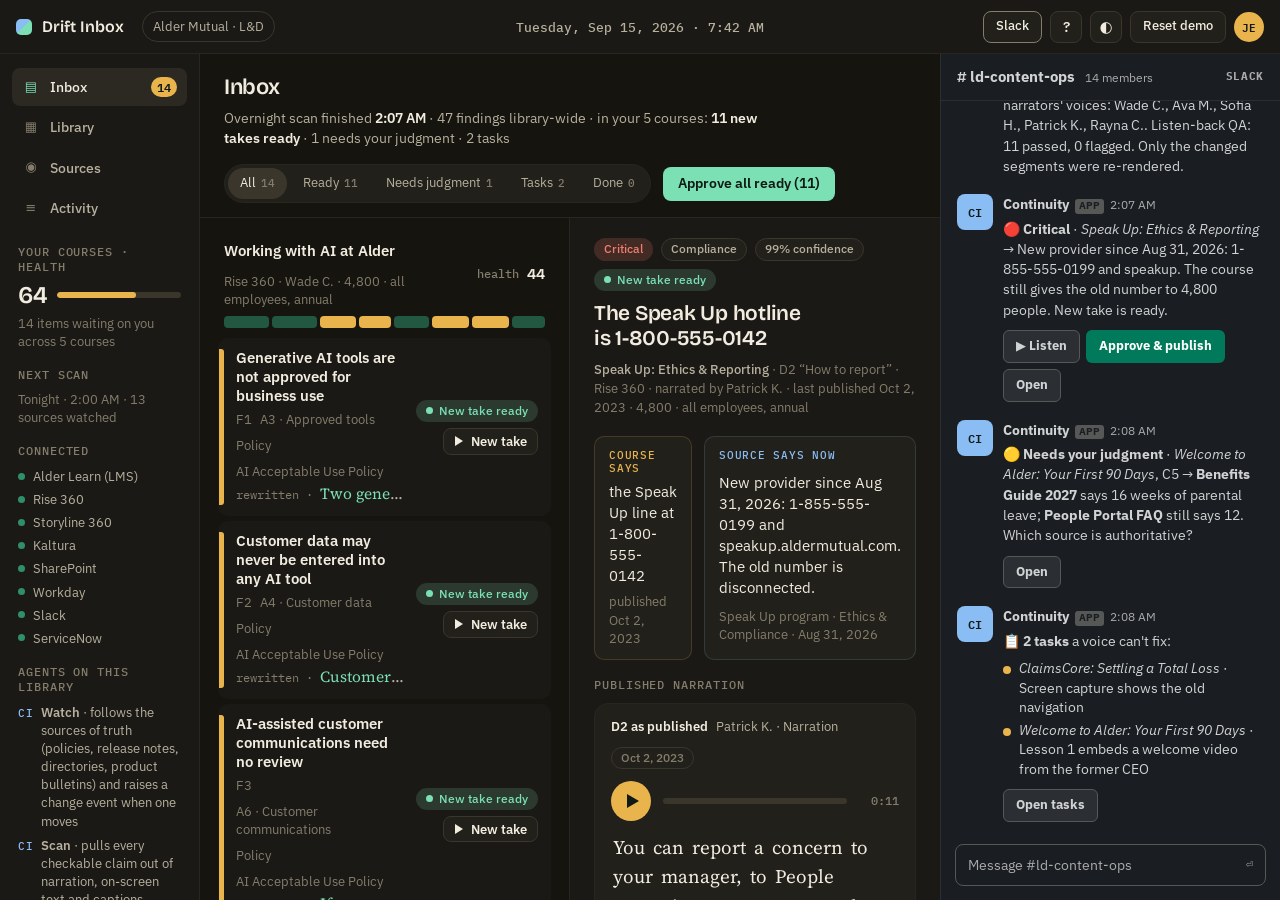
==== docs/index.html @ 69b1c235 "Self-Updating Curriculum: Drift Inbox demo for TechLearn 2026 Product-style demo of AI agents that f" ====
<!doctype html>
<html lang="en">
<head>
<meta charset="utf-8">
<meta name="viewport" content="width=device-width, initial-scale=1">
<title>Self-Updating Curriculum</title>
<meta name="description" content="Drift Inbox: a working demo of AI agents that find outdated claims in a training library and re-voice the fixes with WellSaid. TechLearn 2026.">
<link rel="preconnect" href="https://fonts.googleapis.com">
<link rel="preconnect" href="https://fonts.gstatic.com" crossorigin>
<link rel="stylesheet" href="https://fonts.googleapis.com/css2?family=Bricolage+Grotesque:opsz,wght@12..96,400..800&family=IBM+Plex+Sans:wght@400;500;600&family=IBM+Plex+Mono:wght@400;500&family=Source+Serif+4:ital,opsz,wght@0,8..60,400;0,8..60,600;1,8..60,400&display=swap">
<style>
/* ── Drift Inbox · product-style stage demo (WellSaid × Continuity Intelligence) ── */
:root{
  --bg:#15140F; --bg-2:#1B1915; --bg-3:#22201A; --bg-4:#2C2922; --bg-5:#3A362C;
  --line:#3A362B; --line-2:#292620;
  --ink:#F1ECDF; --ink-2:#B7B09E; --ink-3:#847D6C;
  --mint:#7BE0B4; --mint-2:#2F8F6A; --mint-ink:#0F1A15; --mint-dim:rgba(123,224,180,.16);
  --sky:#8BBDF5; --sky-2:#3D7CC9; --sky-dim:rgba(139,189,245,.16);
  --crit:#F27C6E; --serious:#E9B44C; --warn:#CFC08E;
  --crit-dim:rgba(242,124,110,.18); --serious-dim:rgba(233,180,76,.18); --warn-dim:rgba(207,192,142,.16);
  --violet:#C4A8F5; --rose:#F0A3C1; --amber:#E9B44C;
  --focus:#FFD37A; --shadow:0 12px 32px rgba(0,0,0,.38);
  --mock-bg:#10141C; --mock-side:#171C27; --mock-ink:#DCE3EE; --mock-line:#2A3140; --mock-hi:rgba(139,189,245,.22);
  --sl-bg:#1A1D21; --sl-head:#1A1D21; --sl-line:#2B2F33; --sl-ink:#D1D2D3; --sl-ink-2:#ABABAD; --sl-link:#1D9BD1; --sl-btn:#2B2F33; --sl-btn-line:#565856; --sl-primary:#007A5A; --sl-hover:#222529;
  --r:10px; --r-lg:14px; --topbar:54px; --side:236px; --slackw:384px;
  --font-display:"Bricolage Grotesque","Avenir Next",system-ui,sans-serif;
  --font-body:"IBM Plex Sans",system-ui,-apple-system,"Segoe UI",sans-serif;
  --font-mono:"IBM Plex Mono",ui-monospace,Menlo,Consolas,monospace;
  --font-script:"Source Serif 4",Georgia,"Times New Roman",serif;
  color-scheme:dark;
}
:root[data-theme="light"]{
  --bg:#F4F2EC; --bg-2:#FFFFFF; --bg-3:#F7F5EF; --bg-4:#E9E5DA; --bg-5:#D8D2C2;
  --line:#D6D0BF; --line-2:#E7E2D6;
  --ink:#1B1A14; --ink-2:#5A5547; --ink-3:#8A8472;
  --mint:#1E7E5A; --mint-2:#2F8F6A; --mint-ink:#FFFFFF; --mint-dim:rgba(30,126,90,.13);
  --sky:#2A6DB5; --sky-2:#3D7CC9; --sky-dim:rgba(42,109,181,.12);
  --crit:#C2402F; --serious:#A86A00; --warn:#7E6E22;
  --crit-dim:rgba(194,64,47,.12); --serious-dim:rgba(168,106,0,.13); --warn-dim:rgba(126,110,34,.12);
  --violet:#6E4BB8; --rose:#B8386E; --amber:#A86A00;
  --focus:#8A5A00; --shadow:0 12px 32px rgba(40,30,10,.12);
  --mock-bg:#F3F6FB; --mock-side:#E7ECF4; --mock-ink:#1E2733; --mock-line:#CBD4E1; --mock-hi:rgba(42,109,181,.16);
  --sl-bg:#FFFFFF; --sl-head:#FFFFFF; --sl-line:#E2E2E2; --sl-ink:#1D1C1D; --sl-ink-2:#616061; --sl-link:#1264A3; --sl-btn:#FFFFFF; --sl-btn-line:#BBBABB; --sl-primary:#007A5A; --sl-hover:#F8F8F8;
  color-scheme:light;
}
*,*::before,*::after{box-sizing:border-box}
html,body{height:100%}
body{margin:0;background:var(--bg);color:var(--ink);font:400 15px/1.45 var(--font-body);-webkit-font-smoothing:antialiased;overflow:hidden}
h1,h2,h3,h4{margin:0;font-family:var(--font-display);font-weight:600;letter-spacing:-.012em;text-wrap:balance}
p{margin:0}
button{font:inherit;color:inherit}
ol,ul{margin:0;padding:0;list-style:none}
b{font-weight:600}
.num{font-variant-numeric:tabular-nums}
.eyebrow,.side-label,.dt-label{font:500 11.5px/1.3 var(--font-mono);letter-spacing:.08em;text-transform:uppercase;color:var(--ink-3)}
:focus-visible{outline:2px solid var(--focus);outline-offset:2px;border-radius:6px}
[hidden]{display:none!important}
::-webkit-scrollbar{width:10px;height:10px}::-webkit-scrollbar-thumb{background:var(--bg-5);border-radius:5px}::-webkit-scrollbar-track{background:transparent}

/* app frame */
.app{display:grid;grid-template-columns:var(--side) minmax(0,1fr) var(--slackw);grid-template-rows:var(--topbar) minmax(0,1fr);height:100vh;height:100svh;transition:grid-template-columns .25s}
.app.slack-collapsed{grid-template-columns:var(--side) minmax(0,1fr) 0}
.app.slack-collapsed .slack{visibility:hidden}
.topbar{grid-column:1/-1;display:grid;grid-template-columns:minmax(0,1fr) auto minmax(0,1fr);align-items:center;gap:12px;padding:0 16px;border-bottom:1px solid var(--line-2);background:var(--bg-2)}
.tb-left{display:flex;align-items:center;gap:10px;min-width:0}
.logo{width:16px;height:16px;border-radius:5px;background:linear-gradient(135deg,var(--sky) 0 50%,var(--mint) 50% 100%);flex:none}
.product{font:600 16px/1 var(--font-display);white-space:nowrap}
.tb-sub{font:500 11.5px/1 var(--font-mono);letter-spacing:.05em;text-transform:uppercase;color:var(--ink-3);white-space:nowrap}
.ws-chip{margin-left:8px;padding:5px 10px;border-radius:999px;border:1px solid var(--line);font-size:12.5px;color:var(--ink-2);white-space:nowrap}
.clock{font:500 13px/1 var(--font-mono);color:var(--ink-2);white-space:nowrap}
.tb-right{display:flex;justify-content:flex-end;align-items:center;gap:8px}
.tb-btn{height:32px;padding:0 12px;border-radius:8px;border:1px solid var(--line);background:var(--bg-3);cursor:pointer;font-size:13px;font-weight:500}
.tb-btn:hover{background:var(--bg-4)}
.tb-btn.icon{width:32px;padding:0;display:grid;place-items:center;font-size:15px}
.tb-btn.on{border-color:var(--ink-3)}
.avatar{width:30px;height:30px;border-radius:50%;display:grid;place-items:center;font:600 11px/1 var(--font-mono);color:#0F1A15;background:var(--ink-2);flex:none}
.avatar.sky{background:var(--sky)}.avatar.mint{background:var(--mint)}.avatar.amber{background:var(--amber)}.avatar.violet{background:var(--violet)}.avatar.rose{background:var(--rose)}

/* side nav */
.sidenav{border-right:1px solid var(--line-2);background:var(--bg-2);display:flex;flex-direction:column;gap:18px;padding:14px 12px;overflow:auto}
.nav{display:grid;gap:2px}
.nav-btn{display:flex;align-items:center;gap:10px;width:100%;padding:9px 10px;border-radius:8px;border:0;background:none;cursor:pointer;text-align:left;font-size:14px;font-weight:500;color:var(--ink-2)}
.nav-btn:hover{background:var(--bg-3);color:var(--ink)}
.nav-btn.active{background:var(--bg-4);color:var(--ink)}
.nav-btn .ni{width:18px;text-align:center;color:var(--ink-3);font-size:13px}
.nav-btn.active .ni{color:var(--mint)}
.badge{margin-left:auto;min-width:22px;height:20px;padding:0 6px;border-radius:999px;background:var(--serious);color:#0F1A15;font:600 11.5px/20px var(--font-mono);text-align:center}
.badge.zero{background:var(--bg-5);color:var(--ink-2)}
.side-block{display:grid;gap:8px;padding:0 6px}
.side-block.grow{flex:1}
.health{display:flex;align-items:center;gap:10px}
.health b{font:600 24px/1 var(--font-display);letter-spacing:-.02em}
.hbar{flex:1;height:6px;border-radius:3px;background:var(--bg-5);overflow:hidden}
.hbar i{display:block;height:100%;width:64%;background:var(--serious);border-radius:3px;transition:width .8s,background .4s}
.hbar i.good{background:var(--mint)}
.side-note{font-size:12.5px;color:var(--ink-3);line-height:1.4}
.integrations{display:grid;gap:5px}
.integrations li{display:flex;align-items:center;gap:8px;font-size:12.5px;color:var(--ink-2)}
.integrations li::before{content:"";width:7px;height:7px;border-radius:50%;background:var(--mint-2)}
.agents ul{display:grid;gap:6px}
.agents li{display:grid;grid-template-columns:auto 1fr;gap:8px;align-items:baseline;font-size:12.5px;color:var(--ink-2)}
.agents li b{font-size:12.5px}
.agents .own{font:500 10.5px/1.3 var(--font-mono);text-transform:uppercase;letter-spacing:.06em}
.own.ci{color:var(--sky)}.own.ws{color:var(--mint)}.own.flow{color:var(--ink-3)}

/* main + views */
.main{min-width:0;min-height:0;display:flex;flex-direction:column;background:var(--bg)}
.view{display:flex;flex-direction:column;min-height:0;flex:1}
.view-head{display:flex;justify-content:space-between;align-items:flex-end;gap:16px;padding:18px 24px 14px;border-bottom:1px solid var(--line-2);flex-wrap:wrap}
.vh-title{font-size:22px}
.vh-sub{color:var(--ink-2);font-size:14px;margin-top:4px;max-width:70ch}
.vh-sub b{color:var(--ink)}
.vh-actions{display:flex;align-items:center;gap:12px;flex-wrap:wrap}
.filters{display:flex;gap:4px;padding:3px;border-radius:999px;background:var(--bg-3);border:1px solid var(--line-2)}
.filter{padding:6px 12px;border-radius:999px;border:0;background:none;cursor:pointer;font-size:13px;color:var(--ink-2)}
.filter.on{background:var(--bg-5);color:var(--ink)}
.filter .c{font:500 11px/1 var(--font-mono);color:var(--ink-3);margin-left:5px}
.legend{display:flex;gap:14px;font:500 12px/1 var(--font-mono);color:var(--ink-3)}
.legend span{display:inline-flex;gap:6px;align-items:center}
.legend i{width:10px;height:10px;border-radius:3px;display:inline-block;background:var(--bg-4)}
.legend i.verified{background:var(--mint-2);opacity:.6}.legend i.drift{background:var(--serious)}.legend i.critical{background:var(--crit)}.legend i.fixed{background:var(--mint)}

/* buttons, pills */
.btn{display:inline-flex;align-items:center;gap:8px;padding:9px 14px;border-radius:8px;border:1px solid var(--line);background:var(--bg-3);cursor:pointer;font-weight:600;font-size:13.5px;line-height:1;white-space:nowrap}
.btn:hover{background:var(--bg-4)}
.btn.primary{background:var(--mint);color:var(--mint-ink);border-color:transparent}
.btn.primary:hover{filter:brightness(1.06)}
.btn.danger{color:var(--crit)}
.btn.small{padding:6px 10px;font-size:12.5px}
.btn.ghost{background:transparent}
.btn[disabled]{opacity:.42;cursor:default}
.btn .play-ic{width:0;height:0;border-left:8px solid currentColor;border-top:5px solid transparent;border-bottom:5px solid transparent;margin-left:1px}
.pill{display:inline-flex;align-items:center;gap:6px;padding:3px 9px;border-radius:999px;font:500 12px/1.2 var(--font-body);border:1px solid var(--line);color:var(--ink-2);background:var(--bg-3);white-space:nowrap}
.pill .dot{width:7px;height:7px;border-radius:50%;background:currentColor;flex:none}
.pill.critical{color:var(--crit);background:var(--crit-dim);border-color:transparent}
.pill.serious{color:var(--serious);background:var(--serious-dim);border-color:transparent}
.pill.warning{color:var(--warn);background:var(--warn-dim);border-color:transparent}
.pill.good{color:var(--mint);background:var(--mint-dim);border-color:transparent}
.pill.ci{color:var(--sky);background:var(--sky-dim);border-color:transparent}
.pill.review{color:var(--serious);background:var(--serious-dim);border-color:transparent}
.pill.task{color:var(--sky);background:var(--sky-dim);border-color:transparent}
.pill.muted{color:var(--ink-3)}
.pill.busy .dot{animation:blink 1s infinite}
@keyframes blink{50%{opacity:.25}}
@keyframes rise{from{opacity:0;transform:translateY(5px)}to{opacity:1;transform:none}}

/* inbox */
.inbox,.library{display:grid;grid-template-columns:minmax(0,1fr) minmax(0,1.15fr);min-height:0;flex:1}
.ilist,.ltable,.stable{overflow:auto;padding:14px 18px 40px;border-right:1px solid var(--line-2)}
.idetail{overflow:auto;padding:20px 24px 60px;display:grid;gap:18px;align-content:start;background:var(--bg-2)}
.cgroup{margin-bottom:18px}
.cg-head{display:grid;grid-template-columns:1fr auto;gap:8px 14px;align-items:center;padding:8px 6px 10px}
.cg-head .t{display:flex;gap:10px;align-items:center;flex-wrap:wrap;min-width:0}
.cg-head .t b{font-size:15px}
.cg-head .t span{font-size:12.5px;color:var(--ink-3)}
.cg-head .sc{font:500 12px/1 var(--font-mono);color:var(--ink-3);display:flex;gap:8px;align-items:center}
.cg-head .sc b{font-size:15px;color:var(--ink);font-family:var(--font-display)}
.cg-head .strip{grid-column:1/-1;height:12px}
.irow{display:grid;grid-template-columns:5px minmax(0,1fr) auto;gap:12px;align-items:center;width:100%;padding:10px 12px 10px 0;border-radius:var(--r);border:1px solid transparent;background:var(--bg-2);cursor:pointer;text-align:left;margin-bottom:5px}
.irow:hover{border-color:var(--line)}
.irow.active{border-color:var(--ink-3);background:var(--bg-3)}
.irow .stripe{height:100%;min-height:42px;border-radius:0 3px 3px 0;background:var(--bg-4)}
.irow.critical .stripe{background:var(--crit)}.irow.serious .stripe{background:var(--serious)}.irow.warning .stripe{background:var(--warn)}
.irow.done .stripe{background:var(--mint-2)}
.irow .ir-main{display:grid;gap:4px;min-width:0}
.irow .ir-main b{font-size:14.5px;line-height:1.3}
.irow .ir-main .sub{font-size:12.5px;color:var(--ink-3);display:flex;gap:8px;flex-wrap:wrap}
.irow .ir-main .sub .fid{font-family:var(--font-mono)}
.irow .change{font-family:var(--font-script);font-size:15.5px;line-height:1.35;color:var(--ink-2);white-space:nowrap;overflow:hidden;text-overflow:ellipsis}
.irow .change del{color:var(--serious);text-decoration:line-through}
.irow .change ins{color:var(--mint);text-decoration:none}
.irow .ir-side{display:grid;gap:6px;justify-items:end}
.irow.done .ir-main b{color:var(--ink-2)}

/* detail */
.dt-head{display:grid;gap:10px}
.dt-head .row{display:flex;gap:8px;flex-wrap:wrap;align-items:center}
.dt-title{font-size:21px;line-height:1.2}
.dt-meta{font-size:13px;color:var(--ink-3)}
.dt-meta b{color:var(--ink-2);font-weight:500}
.dt-section{display:grid;gap:10px}
.compare{display:grid;grid-template-columns:1fr 1fr;gap:12px}
.box{padding:12px 14px;border-radius:var(--r);border:1px solid var(--line-2);background:var(--bg-3);display:grid;gap:6px}
.box .k{font:500 11px/1.2 var(--font-mono);text-transform:uppercase;letter-spacing:.07em;color:var(--ink-3)}
.box.says{border-color:var(--serious-dim)}.box.says .k{color:var(--serious)}
.box.truth{border-color:var(--sky-dim)}.box.truth .k{color:var(--sky)}
.box p{font-size:14.5px;line-height:1.45}
.box .src{font-size:12.5px;color:var(--ink-3)}
.script{font-family:var(--font-script);font-size:19px;line-height:1.55;color:var(--ink)}
.script .w{padding:1px 2px;border-radius:4px;transition:background .12s}
.script .w.on{background:var(--bg-5)}
.script .w.stale{background:var(--serious-dim);color:var(--serious);box-shadow:inset 0 -2px 0 var(--serious)}
.script .w.fresh{background:var(--mint-dim);color:var(--mint);box-shadow:inset 0 -2px 0 var(--mint)}
.script .w.on.stale{background:var(--serious);color:#0F1A15}
.script .w.on.fresh{background:var(--mint);color:var(--mint-ink)}
.diff{font-family:var(--font-script);font-size:17.5px;line-height:1.55}
.diff del{color:var(--serious);background:var(--serious-dim);text-decoration:line-through;text-decoration-thickness:2px;border-radius:4px;padding:0 3px}
.diff ins{color:var(--mint);background:var(--mint-dim);text-decoration:none;border-radius:4px;padding:0 3px}
.player{display:grid;gap:12px;padding:14px 16px;border-radius:var(--r-lg);border:1px solid var(--line-2);background:var(--bg-3)}
.player .ph{display:flex;justify-content:space-between;align-items:center;gap:10px;flex-wrap:wrap}
.player .ph .who{display:flex;gap:8px;align-items:center;font-size:13px;color:var(--ink-2);flex-wrap:wrap}
.player .ph .who b{color:var(--ink)}
.player .pc{display:grid;grid-template-columns:40px 1fr auto;gap:12px;align-items:center}
.pbtn{width:40px;height:40px;border-radius:50%;border:0;background:var(--ink);color:var(--bg);display:grid;place-items:center;cursor:pointer;flex:none}
.pbtn.mint{background:var(--mint);color:var(--mint-ink)}
.pbtn.amber{background:var(--serious);color:#0F1A15}
.pbtn.sm{width:32px;height:32px}
.pbtn[disabled]{opacity:.35;cursor:default}
.pbtn .ic{width:0;height:0;border-left:12px solid currentColor;border-top:7px solid transparent;border-bottom:7px solid transparent;margin-left:3px}
.pbtn.sm .ic{border-left-width:10px;border-top-width:6px;border-bottom-width:6px}
.pbtn.playing .ic{border:0;width:11px;height:13px;background:linear-gradient(90deg,currentColor 0 35%,transparent 35% 65%,currentColor 65%);margin:0}
.bar{height:6px;border-radius:3px;background:var(--bg-5);overflow:hidden}
.bar i{display:block;height:100%;width:0;background:var(--ink-2);border-radius:3px}
.player.fresh .bar i{background:var(--mint)}
.player.stale .bar i{background:var(--serious)}
.player .time{font:500 12px/1 var(--font-mono);color:var(--ink-3);font-variant-numeric:tabular-nums;min-width:40px;text-align:right}
.player.pending{opacity:.6}
.qa{display:flex;gap:8px;align-items:center;font-size:13px;color:var(--ink-2);flex-wrap:wrap}
.qa .chk{color:var(--mint)}
.decision{display:flex;gap:8px;flex-wrap:wrap;align-items:center;padding-top:6px;border-top:1px solid var(--line-2)}
.decision .spacer{flex:1}
.notify{display:flex;gap:8px;align-items:center;font-size:13px;color:var(--ink-2);flex-wrap:wrap}
.notify select{font:inherit;color:var(--ink);background:var(--bg-3);border:1px solid var(--line);border-radius:8px;padding:7px 10px}
.card{padding:14px 16px;border-radius:var(--r-lg);border:1px solid var(--line-2);background:var(--bg-3);display:grid;gap:10px}
.card.review{border-color:var(--serious-dim);background:linear-gradient(0deg,var(--serious-dim),transparent 60%),var(--bg-3)}
.card.task{border-color:var(--sky-dim)}
.card.ok{border-color:var(--mint-dim);background:linear-gradient(0deg,var(--mint-dim),transparent 70%),var(--bg-3)}
.card h4{font-size:15px;font-family:var(--font-body);font-weight:600}
.card p{font-size:14px;line-height:1.45;color:var(--ink-2)}
.card p b{color:var(--ink)}
.card .row{display:flex;gap:8px;flex-wrap:wrap;align-items:center}
.srcpair{display:grid;grid-template-columns:1fr 1fr;gap:10px}
.srcpair .box{background:var(--bg-2)}
.pubinfo{display:grid;grid-template-columns:auto 1fr;gap:6px 14px;font-size:13.5px}
.pubinfo dt{color:var(--ink-3);font:500 11px/1.8 var(--font-mono);text-transform:uppercase;letter-spacing:.06em}
.pubinfo dd{margin:0;color:var(--ink-2)}
.pubinfo dd b{color:var(--ink)}
.editor{display:grid;gap:10px}
.editor textarea{width:100%;min-height:96px;resize:vertical;font:400 17px/1.5 var(--font-script);color:var(--ink);background:var(--bg-2);border:1px solid var(--line);border-radius:var(--r);padding:12px 14px}
.chips{display:flex;gap:6px;flex-wrap:wrap}
.chip{padding:5px 10px;border-radius:999px;border:1px solid var(--line);background:var(--bg-2);font-size:12.5px;cursor:pointer;color:var(--ink-2)}
.chip:hover{color:var(--ink);border-color:var(--ink-3)}
.vnote{font-family:var(--font-mono);font-size:12.5px;line-height:1.55;color:var(--ink-2);padding:12px 14px;border-radius:var(--r);background:var(--bg-2);border:1px solid var(--line-2);white-space:pre-wrap;margin:0}
.progress{height:6px;border-radius:3px;background:var(--bg-5);overflow:hidden}
.progress i{display:block;height:100%;width:0;background:var(--mint);transition:width .3s linear}
.empty-detail{display:grid;place-items:center;height:100%;color:var(--ink-3);text-align:center;padding:40px}

/* strips */
.strip{display:flex;gap:3px;height:22px}
.seg{flex:var(--w,1) 1 0;min-width:5px;background:var(--bg-4);border-radius:4px;position:relative;transition:background .35s,box-shadow .2s;overflow:hidden}
.seg-label{position:absolute;inset:0;display:grid;place-items:center;font:500 10px/1 var(--font-mono);color:var(--ink-2);opacity:0;transition:opacity .2s}
.seg:hover .seg-label{opacity:1}
.seg.verified{background:var(--mint-2);opacity:.55}
.seg.drift{background:var(--serious)}
.seg.critical{background:var(--crit)}
.seg.fixed{background:var(--mint)}
.seg.pending{background:var(--serious);opacity:.55}
.seg.fixed .seg-label,.seg.drift .seg-label,.seg.critical .seg-label{color:#0F1A15}
.seg.playing{box-shadow:0 0 0 2px var(--ink);z-index:1}

/* library */
.ltable{display:grid;gap:4px;align-content:start}
.lhead,.lrow{display:grid;grid-template-columns:minmax(0,2.2fr) 110px 120px 90px minmax(0,1.2fr) 70px;gap:12px;align-items:center;padding:8px 10px}
.lhead{font:500 11px/1.3 var(--font-mono);text-transform:uppercase;letter-spacing:.07em;color:var(--ink-3);border-bottom:1px solid var(--line-2)}
.lrow{border-radius:8px;border:1px solid transparent;background:var(--bg-2);cursor:pointer;text-align:left;width:100%;font-size:13.5px}
.lrow:hover{border-color:var(--line)}
.lrow.active{border-color:var(--ink-3);background:var(--bg-3)}
.lrow .t{display:grid;gap:2px;min-width:0}
.lrow .t b{font-size:14px;white-space:nowrap;overflow:hidden;text-overflow:ellipsis}
.lrow .t span{font-size:12px;color:var(--ink-3)}
.lrow .c{color:var(--ink-2)}
.lrow .findings{display:flex;gap:6px;align-items:center;flex-wrap:wrap}
.lrow .hs{display:flex;gap:8px;align-items:center;justify-content:flex-end}
.lrow .hs b{font:600 14px/1 var(--font-display)}
.lrow .hbar{width:38px}
.lrow.other{opacity:.8}
.lrow.other .t b{font-weight:500}
.lsep{padding:16px 10px 6px;font:500 11px/1.3 var(--font-mono);text-transform:uppercase;letter-spacing:.07em;color:var(--ink-3)}
.seglist{display:grid;gap:3px}
.segrow{display:grid;grid-template-columns:36px 32px minmax(0,1fr) auto;gap:10px;align-items:center;padding:6px 10px 6px 0;border-radius:8px;border:1px solid transparent}
.segrow.active{background:var(--bg-3);border-color:var(--line)}
.segrow .fid{font:500 12px/1 var(--font-mono);color:var(--ink-3)}
.segrow .t{font-size:14px}
.nowplaying{display:grid;gap:10px;padding:14px 16px;border-radius:var(--r-lg);border:1px solid var(--line-2);background:var(--bg-3)}
.nowplaying .np-head{display:flex;justify-content:space-between;gap:12px;flex-wrap:wrap;font-size:13px;color:var(--ink-3)}
.nowplaying .np-head b{color:var(--ink)}
.ring{width:96px;height:96px;position:relative;flex:none}
.ring svg{width:100%;height:100%;transform:rotate(-90deg)}
.ring circle{fill:none;stroke-width:9}
.ring .track{stroke:var(--bg-5)}
.ring .val{stroke:var(--serious);stroke-linecap:round;transition:stroke-dashoffset 1.2s cubic-bezier(.2,.7,.2,1),stroke .5s}
.ring.good .val{stroke:var(--mint)}
.ring .n{position:absolute;inset:0;display:grid;place-items:center;font:600 26px/1 var(--font-display);letter-spacing:-.02em}
.score{display:grid;grid-template-columns:auto 1fr;gap:16px;align-items:center}

/* sources table */
.stable{display:grid;gap:4px;align-content:start;border-right:0;padding:14px 24px 40px}
.shead,.srow{display:grid;grid-template-columns:minmax(0,1.6fr) minmax(0,2.4fr) 110px 90px 150px;gap:14px;align-items:center;padding:10px 12px}
.shead{font:500 11px/1.3 var(--font-mono);text-transform:uppercase;letter-spacing:.07em;color:var(--ink-3);border-bottom:1px solid var(--line-2)}
.srow{border-radius:8px;background:var(--bg-2);font-size:13.5px}
.srow .t b{display:block;font-size:14px}
.srow .t span{font-size:12px;color:var(--ink-3)}
.srow .ch{color:var(--ink-2);line-height:1.4}
.srow .ch .was{display:block;color:var(--ink-3);font-size:12px;margin-top:3px}
.srow .st{font:500 12px/1.4 var(--font-mono)}
.srow .st.moved{color:var(--serious)}.srow .st.ok{color:var(--mint)}
.srow .dep{color:var(--ink-2)}
.srow .fl{display:flex;gap:4px;flex-wrap:wrap}
.srow .fl button{font:500 11.5px/1 var(--font-mono);padding:4px 7px;border-radius:6px;border:1px solid var(--line);background:var(--bg-3);cursor:pointer;color:var(--ink-2)}
.srow .fl button:hover{color:var(--ink)}
.srow.conflict{border:1px solid var(--serious-dim)}

/* activity */
.activity{display:grid;grid-template-columns:minmax(0,.9fr) minmax(0,1.1fr);gap:24px;padding:18px 24px 40px;overflow:auto;min-height:0}
.tiles{display:grid;grid-template-columns:repeat(20,1fr);gap:4px;padding:14px;background:var(--bg-2);border:1px solid var(--line-2);border-radius:var(--r-lg)}
.tile{aspect-ratio:1;border-radius:3px;background:var(--bg-4);transition:background .3s,transform .3s}
.tile.on{background:var(--mint-2);opacity:.75}
.tile.drift{background:var(--serious);opacity:1}
.tile.critical{background:var(--crit);opacity:1;transform:scale(1.15)}
.counters{display:grid;grid-template-columns:repeat(4,1fr);gap:12px;margin-top:14px}
.counter{display:grid;gap:3px}
.counter .v{font:600 26px/1 var(--font-display);letter-spacing:-.02em}
.counter .k{font-size:12px;color:var(--ink-3)}
.counter.alert .v{color:var(--serious)}.counter.crit .v{color:var(--crit)}
.log{display:grid;font:400 13px/1.45 var(--font-mono);border-top:1px solid var(--line-2)}
.log li{display:grid;grid-template-columns:64px 74px 1fr;gap:12px;padding:7px 0;border-bottom:1px solid var(--line-2);align-items:start;animation:rise .3s ease-out}
.log li.empty{grid-template-columns:1fr;color:var(--ink-3);font-family:var(--font-body)}
.log .t{color:var(--ink-3);font-variant-numeric:tabular-nums}
.log .who{font-weight:500;text-transform:uppercase;letter-spacing:.06em;font-size:11px;padding-top:2px}
.log .who.ci,.log .who.watch,.log .who.scan,.log .who.rewrite{color:var(--sky)}
.log .who.ws,.log .who.voice,.log .who.listen{color:var(--mint)}
.log .who.flow,.log .who.publish{color:var(--ink-2)}
.log .who.you{color:var(--serious)}
.log .msg{color:var(--ink)}
.log .msg.crit{color:var(--crit)}
.log .msg.dim{color:var(--ink-2)}

/* mock software screen */
.mock{display:grid;grid-template-columns:160px 1fr;border:1px solid var(--mock-line);border-radius:10px;overflow:hidden;background:var(--mock-bg);color:var(--mock-ink);font:400 12.5px/1.3 var(--font-body);min-height:150px}
.mock .side{background:var(--mock-side);padding:10px 8px;display:grid;gap:3px;align-content:start;border-right:1px solid var(--mock-line)}
.mock .side .brandm{font:600 11px/1 var(--font-mono);letter-spacing:.08em;text-transform:uppercase;opacity:.6;padding:4px 8px 8px}
.mock .side .item{padding:6px 9px;border-radius:6px;opacity:.85}
.mock .side .item.sub{padding-left:22px;font-size:11.5px;opacity:.75}
.mock .side .item.hi{background:var(--mock-hi);outline:2px solid var(--serious);opacity:1}
.mock .side .item.hi.good{outline-color:var(--mint)}
.mock .mainp{padding:12px 14px;display:grid;gap:8px;align-content:start}
.mock .ttl{font-weight:600;font-size:13px}
.mock .row{height:9px;border-radius:5px;background:var(--mock-line);width:var(--w,60%)}
.mock .btns{display:flex;gap:6px;margin-top:4px}
.mock .b{padding:5px 10px;border-radius:6px;border:1px solid var(--mock-line);font-size:11.5px}
.mock .b.pri{background:var(--sky-2);color:#fff;border-color:transparent}
.mock .b.hi{outline:2px solid var(--serious)}
.mock .b.hi.good{outline-color:var(--mint)}
.mock-wrap{display:grid;gap:6px}
.mock-cap{display:flex;justify-content:space-between;gap:12px;font:500 11.5px/1.3 var(--font-mono);color:var(--ink-3)}
.mock-toggle{display:flex;gap:6px}
.mock-toggle .btn.on{background:var(--ink);color:var(--bg);border-color:transparent}

/* slack */
.slack{border-left:1px solid var(--sl-line);background:var(--sl-bg);color:var(--sl-ink);display:flex;flex-direction:column;min-height:0;min-width:0;overflow:hidden}
.sl-head{display:flex;justify-content:space-between;align-items:center;padding:12px 16px;border-bottom:1px solid var(--sl-line);background:var(--sl-head)}
.sl-ch{display:flex;gap:10px;align-items:baseline;min-width:0}
.sl-ch b{font-size:15px;font-weight:700;white-space:nowrap}
.sl-ch span{font-size:12px;color:var(--sl-ink-2)}
.sl-app{font:700 11px/1 var(--font-mono);letter-spacing:.06em;text-transform:uppercase;color:var(--sl-ink-2)}
.sl-msgs{flex:1;overflow:auto;padding:10px 0 14px;display:grid;gap:2px;align-content:start}
.sl-day{display:flex;align-items:center;gap:10px;padding:10px 16px 6px;font:700 12px/1 var(--font-body);color:var(--sl-ink-2)}
.sl-day::before,.sl-day::after{content:"";flex:1;height:1px;background:var(--sl-line)}
.sl-msg{display:grid;grid-template-columns:36px 1fr;gap:10px;padding:8px 16px;animation:rise .3s ease-out}
.sl-msg:hover{background:var(--sl-hover)}
.sl-msg .avatar{width:36px;height:36px;border-radius:8px;font-size:12px}
.sl-body{display:grid;gap:4px;min-width:0}
.sl-name{display:flex;gap:6px;align-items:baseline;font-size:14px}
.sl-name b{font-weight:700}
.app-tag{font:700 9.5px/1.3 var(--font-body);padding:1px 4px;border-radius:3px;background:var(--sl-btn-line);color:var(--sl-bg);text-transform:uppercase}
.sl-time{font-size:11.5px;color:var(--sl-ink-2)}
.sl-text{font-size:14px;line-height:1.45;color:var(--sl-ink)}
.sl-text b{font-weight:700}
.sl-text .lnk{color:var(--sl-link);cursor:pointer;background:none;border:0;padding:0;font:inherit;text-decoration:none}
.sl-text .lnk:hover{text-decoration:underline}
.sl-text .code{font-family:var(--font-mono);font-size:12.5px;background:var(--sl-btn);border:1px solid var(--sl-line);border-radius:4px;padding:0 4px}
.sl-list{display:grid;gap:3px;margin-top:4px}
.sl-list li{display:flex;gap:8px;font-size:13.5px}
.sl-list .sev{width:8px;height:8px;border-radius:50%;margin-top:7px;flex:none}
.sev.critical{background:var(--crit)}.sev.serious{background:var(--serious)}.sev.warning{background:var(--warn)}.sev.done{background:var(--mint)}
.sl-actions{display:flex;gap:6px;flex-wrap:wrap;margin-top:6px}
.sl-btn{padding:6px 12px;border-radius:6px;border:1px solid var(--sl-btn-line);background:var(--sl-btn);color:var(--sl-ink);font-weight:700;font-size:13px;cursor:pointer}
.sl-btn:hover{filter:brightness(1.12)}
.sl-btn.primary{background:var(--sl-primary);border-color:transparent;color:#fff}
.sl-btn[disabled]{opacity:.5;cursor:default}
.sl-react{display:inline-flex;gap:4px;align-items:center;margin-top:4px;padding:2px 8px;border-radius:999px;border:1px solid var(--sl-line);background:var(--sl-btn);font-size:12px;color:var(--sl-ink-2);width:max-content}
.sl-composer{margin:0 14px 14px;padding:10px 12px;border-radius:8px;border:1px solid var(--sl-btn-line);color:var(--sl-ink-2);font-size:14px;display:flex;justify-content:space-between}
.sl-hint{font-family:var(--font-mono);font-size:12px}
.sl-typing{padding:4px 16px 8px 62px;font-size:12px;color:var(--sl-ink-2);font-style:italic}

/* toast + modal */
.toast{position:fixed;left:50%;bottom:26px;transform:translateX(-50%);padding:12px 18px;border-radius:10px;background:var(--ink);color:var(--bg);font-size:14px;font-weight:500;box-shadow:var(--shadow);z-index:100;max-width:min(90vw,640px);animation:rise .25s ease-out}
.modal{position:fixed;inset:0;background:rgba(0,0,0,.55);display:grid;place-items:center;z-index:90;padding:24px}
.modal-card{width:min(760px,100%);max-height:90vh;overflow:auto;background:var(--bg-2);border:1px solid var(--line);border-radius:16px;padding:22px 26px;display:grid;gap:14px;box-shadow:var(--shadow)}
.modal-head{display:flex;justify-content:space-between;align-items:center}
.modal-head h2{font-size:22px}
.modal-body{display:grid;gap:14px;font-size:14.5px;line-height:1.5;color:var(--ink-2)}
.modal-body ol{list-style:decimal;padding-left:22px;display:grid;gap:6px}
.modal-body b{color:var(--ink)}
.modal-body .keys{display:grid;grid-template-columns:auto 1fr;gap:6px 14px;font-size:13.5px}
.modal-body kbd{font:500 12px/1 var(--font-mono);padding:4px 7px;border-radius:6px;border:1px solid var(--line);background:var(--bg-3);color:var(--ink)}
.modal-body .fine{font-size:13px;color:var(--ink-3)}

@media (max-width:1500px){ .tb-sub{display:none} .app{--slackw:340px} }
@media (max-width:1280px){ .app{--side:200px} .inbox,.library{grid-template-columns:minmax(0,1fr) minmax(0,1fr)} .lhead,.lrow{grid-template-columns:minmax(0,2fr) 100px 90px minmax(0,1fr) 60px} .lhead .c-owner,.lrow .c-owner{display:none} }
@media (max-width:1100px){ .app:not(.slack-collapsed){grid-template-columns:var(--side) minmax(0,1fr) 0} .app:not(.slack-collapsed) .slack{visibility:hidden} .activity{grid-template-columns:1fr} }
@media (max-width:860px){ .app{grid-template-columns:0 minmax(0,1fr) 0} .sidenav{display:none} .inbox,.library{grid-template-columns:1fr} .idetail{display:none} .compare,.srcpair{grid-template-columns:1fr} .clock{display:none} }
@media (prefers-reduced-motion:reduce){ *,*::before,*::after{animation-duration:.01ms!important;animation-iteration-count:1!important;transition-duration:.01ms!important} }

</style>

<div class="app" id="app">
  </head>
<body>
<header class="topbar">
    <div class="tb-left">
      <span class="logo" aria-hidden="true"></span>
      <span class="product">Drift Inbox</span>
      <span class="tb-sub">Continuity Intelligence + WellSaid</span>
      <span class="ws-chip" id="ws-chip">Alder Mutual · L&amp;D</span>
    </div>
    <div class="tb-center"><span class="clock" id="clock"></span></div>
    <div class="tb-right">
      <button class="tb-btn" id="slack-toggle" title="Show or hide Slack (S)">Slack</button>
      <button class="tb-btn icon" id="help" title="Presenter notes (?)" aria-label="Presenter notes">?</button>
      <button class="tb-btn icon" id="theme" title="Light / dark (T)" aria-label="Switch light and dark">◐</button>
      <button class="tb-btn" id="reset" title="Back to 7:42 AM">Reset demo</button>
      <span class="avatar amber" id="me-avatar" title="Jordan Ellis · Senior Instructional Designer">JE</span>
    </div>
  </header>

  <nav class="sidenav" aria-label="Sections">
    <ul class="nav">
      <li><button class="nav-btn active" data-view="inbox"><span class="ni" aria-hidden="true">▤</span>Inbox<span class="badge" id="inbox-badge"></span></button></li>
      <li><button class="nav-btn" data-view="library"><span class="ni" aria-hidden="true">▦</span>Library</button></li>
      <li><button class="nav-btn" data-view="sources"><span class="ni" aria-hidden="true">◉</span>Sources</button></li>
      <li><button class="nav-btn" data-view="activity"><span class="ni" aria-hidden="true">≡</span>Activity</button></li>
    </ul>
    <div class="side-block">
      <div class="side-label">Your courses · health</div>
      <div class="health"><b class="num" id="my-health">64</b><div class="hbar"><i id="my-health-bar"></i></div></div>
      <div class="side-note" id="my-health-note"></div>
    </div>
    <div class="side-block">
      <div class="side-label">Next scan</div>
      <div class="side-note">Tonight · 2:00 AM · <span id="src-count"></span> sources watched</div>
    </div>
    <div class="side-block grow">
      <div class="side-label">Connected</div>
      <ul class="integrations" id="integrations"></ul>
    </div>
    <div class="side-block agents">
      <div class="side-label">Agents on this library</div>
      <ul id="agents-mini"></ul>
    </div>
  </nav>

  <main class="main" id="main">
    <section class="view" id="view-inbox">
      <header class="view-head">
        <div>
          <h1 class="vh-title">Inbox</h1>
          <p class="vh-sub" id="inbox-sub"></p>
        </div>
        <div class="vh-actions">
          <div class="filters" id="filters" role="tablist" aria-label="Filter findings"></div>
          <button class="btn primary" id="approve-all">Approve all ready</button>
        </div>
      </header>
      <div class="inbox">
        <div class="ilist" id="ilist"></div>
        <aside class="idetail" id="idetail" aria-live="polite"></aside>
      </div>
    </section>

    <section class="view" id="view-library" hidden>
      <header class="view-head">
        <div><h1 class="vh-title">Library</h1><p class="vh-sub" id="library-sub"></p></div>
        <div class="vh-actions"><span class="legend" id="lib-legend"></span></div>
      </header>
      <div class="library">
        <div class="ltable" id="ltable"></div>
        <aside class="idetail" id="ldetail"></aside>
      </div>
    </section>

    <section class="view" id="view-sources" hidden>
      <header class="view-head">
        <div><h1 class="vh-title">Sources of truth</h1><p class="vh-sub">What the agents watch, when it moved, and which segments depend on it.</p></div>
        <div class="vh-actions"><button class="btn" id="add-source">Add a source</button></div>
      </header>
      <div class="stable" id="stable"></div>
    </section>

    <section class="view" id="view-activity" hidden>
      <header class="view-head">
        <div><h1 class="vh-title">Activity</h1><p class="vh-sub">The audit trail: what the agents did overnight, and what people decided today.</p></div>
        <div class="vh-actions"><button class="btn" id="replay-scan">Replay the 2:00 AM scan</button></div>
      </header>
      <div class="activity">
        <div class="act-left">
          <div class="tiles" id="tiles" role="img" aria-label="212 courses scanned"></div>
          <div class="counters" id="counters"></div>
        </div>
        <div class="act-right">
          <div class="side-label">Overnight · agents</div>
          <ol class="log" id="scan-log"></ol>
          <div class="side-label" style="margin-top:22px">Today · people</div>
          <ol class="log today" id="today-log"><li class="empty">Nothing yet. Decisions you make in the inbox show up here.</li></ol>
        </div>
      </div>
    </section>
  </main>

  <aside class="slack" id="slack" aria-label="Slack channel">
    <header class="sl-head">
      <div class="sl-ch"><b># ld-content-ops</b><span id="sl-members"></span></div>
      <span class="sl-app">Slack</span>
    </header>
    <div class="sl-msgs" id="sl-msgs"></div>
    <div class="sl-composer"><span>Message #ld-content-ops</span><span class="sl-hint">⏎</span></div>
  </aside>
</div>

<div class="toast" id="toast" hidden></div>
<div class="modal" id="help-modal" hidden>
  <div class="modal-card" role="dialog" aria-modal="true" aria-labelledby="help-title">
    <div class="modal-head"><h2 id="help-title">Presenter notes</h2><button class="tb-btn icon" id="help-close" aria-label="Close">×</button></div>
    <div class="modal-body" id="help-body"></div>
  </div>
</div>

<script id="content-data" type="application/json">{"meta":{"date":"2026-09-15","weekday":"Tuesday","time":"7:42 AM","event":"TechLearn 2026 · Austin, Texas","app":"Drift Inbox","tagline":"Continuity Intelligence + WellSaid"},"company":{"name":"Alder Mutual","descriptor":"Regional property & casualty insurer · Austin, TX · 4,800 employees · 1,200 independent agents · fictional","lms":"Alder Learn","video":"Kaltura","persona":{"name":"Jordan Ellis","role":"Senior Instructional Designer","initials":"JE"},"integrations":["Alder Learn (LMS)","Rise 360","Storyline 360","Kaltura","SharePoint","Workday","Slack","ServiceNow"]},"library":{"courses":212,"segments":3418,"narration":"61 h 20 m","narrators":9,"last_audit":"May 2025","last_audit_months":16,"health_before":71,"health_after":96,"formats":[{"name":"Rise 360","count":98},{"name":"Storyline","count":64},{"name":"Video","count":31},{"name":"Virtual ILT decks","count":11},{"name":"Curriculum paths","count":8}],"others":[{"title":"Security Awareness 2024","format":"Storyline","owner":"Priya N.","findings":6,"critical":1,"learners":"4,800","note":"SMS one-time codes retired for passkeys (Jun 15); payment-change callback rule added after voice-clone fraud attempts"},{"title":"Workplace Safety & Emergency Procedures","format":"Rise 360","owner":"Priya N.","findings":2,"critical":1,"learners":"1,900","note":"Assembly point moved after the 6th-floor relocation"},{"title":"Manager Essentials: Performance Conversations","format":"Rise 360","owner":"Devon A.","findings":3,"critical":0,"learners":"610","note":"Annual review cycle replaced by quarterly check-ins"},{"title":"Customer Care: Handling Complaints","format":"Video","owner":"Devon A.","findings":4,"critical":0,"learners":"740","note":"Escalation queue moved to ServiceNow"},{"title":"Underwriting Fundamentals","format":"Storyline","owner":"Devon A.","findings":2,"critical":0,"learners":"320","note":"Rate filing references out of date"},{"title":"Fraud Red Flags for Adjusters","format":"Rise 360","owner":"Priya N.","findings":3,"critical":0,"learners":"900","note":"New synthetic-identity indicators not covered"},{"title":"Agency Portal Basics","format":"Video","owner":"Devon A.","findings":5,"critical":0,"learners":"1,200","note":"Portal redesign Aug 2026"}]},"sources":[{"id":"ai","name":"AI Acceptable Use Policy","system":"v3.0 · SharePoint · Legal & IT","date":"2026-08-03","change":"Approved tools: Microsoft 365 Copilot and Alder Assist. Customer data allowed only in approved tools. A person must review AI-assisted customer communications before they are sent.","was":"v1.0 (Mar 2024): generative AI tools not approved for business use.","findings":["F1","F2","F3"],"dependents":9},{"id":"raio","name":"Responsible AI Office","system":"Org announcement · Slack directory","date":"2026-08-10","change":"AI Council renamed the Responsible AI Office; #ask-ai-council archived, questions go to #responsible-ai.","findings":["F4"],"dependents":3},{"id":"claims","name":"ClaimsCore release notes","system":"Release 26.3 · Claims Technology","date":"2026-08-26","change":"Total-loss settlement moved from the Payments tab to the Settlement menu. “Hold for Review” renamed “Pend”.","findings":["F5","F6","V1"],"dependents":7},{"id":"hybrid","name":"Hybrid Work Policy","system":"People team · effective Sep 1, 2026","date":"2026-08-12","change":"In-office expectation moves from two anchor days to three days a week, Tuesday through Thursday, for the Austin and Dallas hubs.","findings":["F7"],"dependents":5},{"id":"leaders","name":"Leadership directory","system":"Workday","date":"2026-08-17","change":"Priya Raman named Chief Executive Officer; Elena Marsh retires September 30.","findings":["F8","V2"],"dependents":6},{"id":"benefits","name":"Benefits Guide 2027","system":"People team · PDF","date":"2026-08-24","change":"Paid parental leave increases from 12 to 16 weeks for births and placements after September 1, 2026.","conflict":{"name":"People Portal FAQ","system":"Intranet page · last edited Nov 2025","says":"Parents receive 12 weeks of paid parental leave."},"findings":["F9"],"dependents":4},{"id":"finance","name":"Travel & Expense policy","system":"Finance · effective Jul 1, 2026","date":"2026-07-01","change":"Concur retired. Navan for travel booking and expenses. Receipts required for anything over $25 (was $75).","findings":["F10"],"dependents":6},{"id":"ethics","name":"Speak Up program","system":"Ethics & Compliance","date":"2026-08-31","change":"New hotline provider: 1-855-555-0199 and speakup.aldermutual.com. The old 1-800 number was disconnected August 31. Anti-retaliation policy unchanged.","findings":["F11"],"dependents":3},{"id":"product","name":"Personal Lines product bulletin","system":"Product · PL-26-07","date":"2026-07-20","change":"HomeShield Plus renamed HomeShield Complete. Water backup coverage now included as standard (was an optional endorsement).","findings":["F12"],"dependents":8},{"id":"catalog","name":"Learning catalog","system":"Alder Learn","date":"2026-08-27","change":"“Security Basics 2023” retired; replaced by “Security Essentials 2026”.","findings":["F12"],"dependents":4}],"unchanged_sources":[{"name":"Employee Handbook","system":"People team · v12","dependents":41},{"name":"Brand & Style Guide","system":"Marketing · v7","dependents":38},{"name":"Claims Handling Standards","system":"Claims · rev 9","dependents":27}],"agents":[{"id":"watch","name":"Watch","owner":"ci","role":"Follows the sources of truth (policies, release notes, directories, product bulletins) and raises a change event when one moves."},{"id":"scan","name":"Scan","owner":"ci","role":"Pulls every checkable claim out of narration, on-screen text and captions, compares each with its source, scores severity and confidence."},{"id":"rewrite","name":"Rewrite","owner":"ci","role":"Proposes the smallest script change that makes the claim true again, keeping the narrator's tone, reading level and segment length."},{"id":"voice","name":"Voice","owner":"ws","role":"Re-renders only the changed segment in the original narrator's voice, same pronunciation library, word timing for captions."},{"id":"listen","name":"Listen","owner":"ws","role":"Listens back for unnatural phrasing, mispronunciations and loudness that doesn't match the neighbors. Anything odd goes to a human ear."},{"id":"publish","name":"Publish","owner":"flow","role":"Splices the take in, regenerates captions and transcript, repackages, and pushes a new version to wherever the course lives, after you approve."}],"courses":[{"id":"A","title":"Working with AI at Alder","format":"Rise 360","kind":"course","voice":{"name":"Wade C.","speaker_id":30,"style":"Narration"},"owner":"Jordan Ellis","learners":"4,800 · all employees, annual","updated":"2024-05-14","score":44,"duration":"15 min","publish":{"target":"Alder Learn","package":"SCORM 1.2","version":"v2.0 → v2.1","how":"Rise block audio replaced, course republished, uploaded as a new version of the same LMS course. Completions and assignments are preserved."},"segments":[{"id":"A1","title":"Welcome","voice":true,"script":"Welcome to Working with AI at Alder. In the next fifteen minutes, we'll cover what generative AI is, where it fits in your work, and the rules that keep our customers' information safe."},{"id":"A2","title":"What generative AI is","voice":true,"verified":"No checkable policy claims; wording still consistent with policy v3.0","script":"Generative AI tools produce text, images, and code from a prompt. They're fast, they're confident, and they're sometimes wrong. That's why our policy is about judgment as much as it is about tools."},{"id":"A3","title":"Approved tools","voice":true,"script":"Right now, generative AI tools like ChatGPT are not approved for business use at Alder. Don't use them for work tasks, even on a personal device."},{"id":"A4","title":"Customer data","voice":true,"script":"Never enter customer or policyholder information into any AI tool. That includes names, policy numbers, claim details, and anything from a customer file."},{"id":"A5","title":"Judgment","voice":true,"script":"AI output is a draft, not a decision. Check the facts, check the tone, and check that nothing confidential slipped in before anything leaves your hands."},{"id":"A6","title":"Customer communications","voice":true,"script":"If you use AI to help draft an email or letter to a customer, you don't need to disclose it, but you are responsible for every word."},{"id":"A7","title":"When you're not sure","voice":true,"script":"If you're not sure whether a use is allowed, ask before you act. Questions go to the AI Council through the Ask AI Council channel in Slack."},{"id":"A8","title":"Wrap-up","voice":true,"script":"That's the policy in fifteen minutes. Protect customer information, use your judgment, and ask when you're not sure. Next up, a short knowledge check."}]},{"id":"B","title":"ClaimsCore: Settling a Total Loss","format":"Screencast video","kind":"video","voice":{"name":"Ava M.","speaker_id":31,"style":"Narration"},"owner":"Jordan Ellis","learners":"900 · claims adjusters","updated":"2025-11-04","score":62,"duration":"4 min 10 s","publish":{"target":"Kaltura","package":"MP4","version":"rev 7 → rev 8","how":"New audio track muxed into the video under the same media ID, captions regenerated from word timing. Every embed of the video updates at once."},"segments":[{"id":"B1","title":"Start from the claim","voice":true,"at":"0:00","script":"In this walkthrough, you'll settle a total-loss auto claim in ClaimsCore, from valuation to payment. Start from the claim file."},{"id":"B2","title":"Open the worksheet","voice":true,"at":"0:14","script":"From the left navigation, open the Payments tab. The settlement worksheet opens, with the vehicle valuation on the right."},{"id":"B3","title":"Confirm the numbers","voice":true,"at":"0:31","script":"Confirm the actual cash value, then apply the deductible and any lienholder payoff. The net amount updates as you go."},{"id":"B4","title":"Route for approval","voice":true,"at":"0:52","script":"If the settlement needs a supervisor's approval, select Hold for Review. The claim waits in the queue until your supervisor signs off."},{"id":"B5","title":"Salvage and title","voice":true,"at":"1:10","script":"Review the salvage and title steps before you issue payment. Each step has to be acknowledged, or the payment button stays gray."},{"id":"B6","title":"Issue payment","voice":true,"at":"1:28","script":"Once approved, the payment posts to the claim, and the customer receives a settlement letter automatically. That completes the walkthrough."}]},{"id":"C","title":"Welcome to Alder: Your First 90 Days","format":"Storyline 360","kind":"course","voice":{"name":"Sofia H.","speaker_id":8,"style":"Narration"},"owner":"Jordan Ellis","learners":"≈600 a year · new hires","updated":"2025-01-20","score":57,"duration":"22 min","publish":{"target":"Alder Learn","package":"SCORM 2004","version":"v4.1 → v4.2","handoff":"Priya N.","how":"Storyline keeps audio inside the .story project, so the new takes and a change list go to the course owner for a two-minute swap, then the course is republished as a new version. A published-package audio hotfix is available if it can't wait."},"segments":[{"id":"C1","title":"Welcome","voice":false,"script":"Welcome to Alder Mutual. This course walks you through your first ninety days: who we are, how we work, what we offer you, and where to go for help."},{"id":"C2","title":"How we work","voice":true,"script":"Alder is remote-first. Most teams gather in the Austin or Dallas office two days a week, on anchor days your manager sets."},{"id":"C3","title":"How we're led","voice":true,"script":"Alder is led by chief executive Elena Marsh and a leadership team that started out in claims, underwriting, and the field."},{"id":"C4","title":"Benefits enrollment","voice":false,"script":"Your benefits enrollment window opens on your first day and closes after thirty days. The benefits team hosts drop-in sessions every Tuesday."},{"id":"C5","title":"Leave and savings","voice":true,"script":"Parents get twelve weeks of paid parental leave, and Alder matches your 401(k) contributions up to four percent.","tts":"Parents get twelve weeks of paid parental leave, and Alder matches your four oh one K contributions up to four percent."},{"id":"C6","title":"Travel and expenses","voice":true,"script":"Book travel and file expenses in Concur. Receipts are required for anything over seventy-five dollars."},{"id":"C7","title":"Day ninety","voice":false,"script":"By day ninety, you'll have finished your required training, met your team, and set your first goals with your manager. Welcome aboard."}]},{"id":"D","title":"Speak Up: Ethics & Reporting","format":"Rise 360","kind":"course","voice":{"name":"Patrick K.","speaker_id":19,"style":"Narration"},"owner":"Jordan Ellis","learners":"4,800 · all employees, annual","updated":"2023-10-02","score":74,"duration":"7 min","publish":{"target":"Alder Learn","package":"SCORM 1.2","version":"v2.2 → v2.3","how":"Rise block audio replaced, course republished, uploaded as a new version of the same LMS course. Because the change is material, assigned learners are notified."},"segments":[{"id":"D1","title":"Why speak up","voice":true,"script":"Speaking up is how we protect each other and the people we insure. This lesson covers what to report, how to report it, and what happens next."},{"id":"D2","title":"How to report","voice":true,"script":"You can report a concern to your manager, to People Operations, or anonymously through the Speak Up line at 1-800-555-0142, twenty-four hours a day.","tts":"You can report a concern to your manager, to People Operations, or anonymously through the Speak Up line at one, eight hundred, five five five, zero one four two, twenty-four hours a day."},{"id":"D3","title":"What happens next","voice":false,"script":"Every report is reviewed by Ethics & Compliance within two business days. You'll get a case number, and you can check its status anonymously."},{"id":"D4","title":"No retaliation","voice":false,"script":"Retaliation against anyone who reports in good faith is a violation of policy, full stop."},{"id":"D5","title":"Wrap-up","voice":false,"script":"If something feels wrong, say something. That's the whole lesson."}]},{"id":"E","title":"Personal Lines Agent Onboarding","format":"Curriculum path · 12 courses","kind":"path","voice":{"name":"Rayna C.","speaker_id":157,"style":"Narration"},"owner":"Jordan Ellis","learners":"1,200 · appointed agents","updated":"2025-06-30","score":81,"duration":"6-week path","publish":{"target":"Alder Learn","package":"MP4 · path intro","version":"v3 → v3.1","how":"Audio track replaced in the path's intro video and captions regenerated. The path structure is unchanged."},"segments":[{"id":"E1","title":"Path introduction","voice":true,"script":"Before your first sale, complete three foundations: Security Basics 2023, Insurance Fundamentals, and HomeShield Plus product training. HomeShield Plus is our flagship homeowners policy, with water backup available as an add-on."},{"id":"E2","title":"The six weeks ahead","voice":false,"script":"Over six weeks you'll shadow a senior agent, quote your first policies in the sandbox, and sit for your certification."}]}],"findings":[{"id":"F1","course":"A","segment":"A3","severity":"serious","category":"Policy","sources":["ai"],"confidence":0.98,"material":true,"claim":"Generative AI tools are not approved for business use","course_says":"generative AI tools like ChatGPT are not approved for business use at Alder","source_says":"Policy v3.0 (Aug 3, 2026) approves Microsoft 365 Copilot and Alder Assist for business use","fixed":"Two generative AI tools are approved for business use at Alder: Microsoft 365 Copilot and Alder Assist. Other tools, including personal ChatGPT accounts, stay off-limits for work tasks.","status":"auto"},{"id":"F2","course":"A","segment":"A4","severity":"serious","category":"Policy","sources":["ai"],"confidence":0.96,"material":true,"claim":"Customer data may never be entered into any AI tool","course_says":"Never enter customer or policyholder information into any AI tool","source_says":"Customer data is allowed in the approved tools, which keep it inside Alder's environment; still prohibited everywhere else","fixed":"Customer and policyholder information may be used only in the approved tools, where it stays inside Alder's environment. Never enter it into any other AI tool, including personal accounts.","status":"auto"},{"id":"F3","course":"A","segment":"A6","severity":"serious","category":"Policy","sources":["ai"],"confidence":0.93,"material":true,"claim":"AI-assisted customer communications need no review","course_says":"you don't need to disclose it, but you are responsible for every word","source_says":"A person must review AI-assisted customer communications before they are sent (policy v3.0 §4.2)","fixed":"If you use AI to help draft an email or letter to a customer, a person must review it before it's sent, and you are responsible for every word.","alt":{"label":"Use Legal's wording","text":"If you use AI to help draft an email or letter to a customer, it must be reviewed by a person before it is sent, and you are responsible for every word."},"status":"auto"},{"id":"F4","course":"A","segment":"A7","severity":"warning","category":"People & teams","sources":["raio"],"confidence":0.95,"claim":"Questions go to the AI Council via #ask-ai-council","course_says":"Questions go to the AI Council through the Ask AI Council channel","source_says":"AI Council renamed the Responsible AI Office on Aug 10; #ask-ai-council archived, use #responsible-ai","fixed":"If you're not sure whether a use is allowed, ask before you act. Questions go to the Responsible AI Office through the responsible-AI channel in Slack.","tts_fixed":"If you're not sure whether a use is allowed, ask before you act. Questions go to the Responsible AI Office through the responsible A I channel in Slack.","status":"auto"},{"id":"F5","course":"B","segment":"B2","severity":"serious","category":"Software UI","sources":["claims"],"confidence":0.96,"claim":"Settlement starts from the Payments tab","course_says":"open the Payments tab","source_says":"Release 26.3 (Aug 26): total-loss settlement lives under the Settlement menu","fixed":"From the left navigation, open the Settlement menu and choose Total Loss. The settlement worksheet opens, with the vehicle valuation on the right.","status":"auto"},{"id":"F6","course":"B","segment":"B4","severity":"serious","category":"Software UI","sources":["claims"],"confidence":0.95,"claim":"Supervisor routing is called “Hold for Review”","course_says":"select Hold for Review","source_says":"Release 26.3: “Hold for Review” renamed “Pend”","fixed":"If the settlement needs a supervisor's approval, select Pend. The claim waits in the queue until your supervisor signs off.","status":"auto"},{"id":"V1","course":"B","segment":"B2","severity":"serious","category":"On-screen","sources":["claims"],"confidence":0.91,"claim":"Screen capture shows the old navigation","course_says":"Frame at 0:14 shows the Payments tab in the left navigation","source_says":"Release 26.3 nests total-loss settlement under the Settlement menu","fixed":null,"status":"task","task":"Re-capture 0:14–0:31 in ClaimsCore 26.3 and drop the clip into the Kaltura draft. The re-voiced narration is already aligned to the new timing.","note":"Narration can be re-voiced; a screen capture can't. The agents open the task and hold the new take until the footage is in."},{"id":"F7","course":"C","segment":"C2","severity":"serious","category":"Policy","sources":["hybrid"],"confidence":0.97,"material":true,"claim":"Alder is remote-first with two anchor days","course_says":"Alder is remote-first … two days a week, on anchor days your manager sets","source_says":"Hybrid Work Policy effective Sep 1, 2026: three days a week, Tuesday through Thursday, for Austin and Dallas hubs","fixed":"Alder works hybrid. Teams based in Austin and Dallas are in the office three days a week, Tuesday through Thursday, with exceptions approved by your manager.","status":"auto"},{"id":"F8","course":"C","segment":"C3","severity":"serious","category":"People & teams","sources":["leaders"],"confidence":0.99,"claim":"Elena Marsh is chief executive","course_says":"led by chief executive Elena Marsh","source_says":"Priya Raman named CEO on Aug 17, 2026; Elena Marsh retires Sep 30","fixed":"Alder is led by chief executive Priya Raman and a leadership team that started out in claims, underwriting, and the field.","status":"auto"},{"id":"V2","course":"C","segment":"C3","severity":"serious","category":"Media","sources":["leaders"],"confidence":0.97,"claim":"Lesson 1 embeds a welcome video from the former CEO","course_says":"2 min 10 s welcome video, Elena Marsh, recorded Jan 2025","source_says":"Priya Raman is CEO as of Aug 17, 2026","fixed":null,"status":"task","task":"Request a new welcome video from the CEO's office (or approve a narrated placeholder slide) and replace the media in Lesson 1.","note":"A person on camera can't be re-voiced into someone else. This one is a request, not a render."},{"id":"F9","course":"C","segment":"C5","severity":"serious","category":"Benefits","sources":["benefits"],"confidence":0.88,"claim":"Paid parental leave is 12 weeks","course_says":"twelve weeks of paid parental leave","source_says":"Benefits Guide 2027 (Aug 24): 16 weeks for births and placements after Sep 1, 2026. The People Portal FAQ still says 12 weeks.","fixed":"Parents get sixteen weeks of paid parental leave, and Alder matches your 401(k) contributions up to four percent.","tts_fixed":"Parents get sixteen weeks of paid parental leave, and Alder matches your four oh one K contributions up to four percent.","status":"review","note":"Two sources disagree. The proposed take follows the policy-level document (Benefits Guide 2027). Confirm which source is authoritative before this goes to 600 new hires."},{"id":"F10","course":"C","segment":"C6","severity":"warning","category":"Tools","sources":["finance"],"confidence":0.97,"claim":"Travel and expenses run through Concur; receipts over $75","course_says":"Book travel and file expenses in Concur … over seventy-five dollars","source_says":"Concur retired Jul 1, 2026; Navan for travel and expenses; receipts required over $25","fixed":"Book travel and file expenses in Navan. Receipts are required for anything over twenty-five dollars.","status":"auto"},{"id":"F11","course":"D","segment":"D2","severity":"critical","category":"Compliance","sources":["ethics"],"confidence":0.99,"material":true,"claim":"The Speak Up hotline is 1-800-555-0142","course_says":"the Speak Up line at 1-800-555-0142","source_says":"New provider since Aug 31, 2026: 1-855-555-0199 and speakup.aldermutual.com. The old number is disconnected.","fixed":"You can report a concern to your manager, to People Operations, or anonymously through the Speak Up line at 1-855-555-0199, or at speakup.aldermutual.com, twenty-four hours a day.","tts_fixed":"You can report a concern to your manager, to People Operations, or anonymously through the Speak Up line at one, eight five five, five five five, zero one nine nine, or at speak up dot alder mutual dot com, twenty-four hours a day.","status":"auto"},{"id":"F12","course":"E","segment":"E1","severity":"warning","category":"Product · Cross-reference","sources":["product","catalog"],"confidence":0.94,"claim":"Prerequisite “Security Basics 2023” and product “HomeShield Plus” with optional water backup","course_says":"Security Basics 2023 … HomeShield Plus … water backup available as an add-on","source_says":"Security Basics 2023 retired Aug 27 (now Security Essentials 2026). HomeShield Plus renamed HomeShield Complete on Jul 20; water backup is standard.","fixed":"Before your first sale, complete three foundations: Security Essentials 2026, Insurance Fundamentals, and HomeShield Complete product training. HomeShield Complete is our flagship homeowners policy, and water backup coverage is now included as standard.","status":"auto"}],"scan":{"started":"2:00 AM","finished":"2:07 AM","first_full":true,"claims":5912,"segments":3418,"sources":10,"findings":47,"courses_affected":31,"critical":3,"serious":19,"warning":25,"auto":41,"review":2,"tasks":4,"log":[["2:00:04","watch","10 sources of truth connected. All 10 have changed since the courses that cite them were last published."],["2:00:09","scan","Reading the library: 212 courses · 3,418 narration segments · 5 formats (Rise, Storyline, video, VILT decks, paths)."],["2:01:12","scan","5,912 checkable claims extracted from narration, on-screen text and captions."],["2:03:40","scan","Comparing each claim with its source…"],["2:05:02","scan","AI Acceptable Use Policy v3.0 → 9 segments in 3 courses still describe generative AI as prohibited."],["2:05:11","scan","ClaimsCore 26.3 → 7 segments reference the Payments tab or “Hold for Review”."],["2:05:19","scan","Speak Up program → 3 segments still give the disconnected 1-800 number.","crit"],["2:05:27","scan","Hybrid Work Policy → 5 segments say remote-first or two anchor days."],["2:05:33","scan","Still true: 5,865 claims verified against current sources.","dim"],["2:05:50","rewrite","47 proposed takes drafted. Tone, reading level and segment length preserved."],["2:06:10","voice","41 segments rendered in the original narrators' voices. 2 held for human judgment. 4 need footage or media a voice can't fix."],["2:06:40","listen","41 takes checked. Loudness matched to neighboring segments. 0 pronunciation flags."],["2:06:55","publish","New versions staged for 31 courses. Waiting for owner approval."],["2:07:00","publish","Digest posted to #ld-content-ops. Owners: Jordan Ellis (5 courses), Priya N. (3), Devon A. (4), 19 others."]]},"slack":{"channel":"ld-content-ops","members":14,"people":{"continuity":{"name":"Continuity","app":true,"initials":"CI","color":"sky"},"wellsaid":{"name":"WellSaid","app":true,"initials":"W","color":"mint"},"jordan":{"name":"Jordan Ellis","initials":"JE","color":"amber"},"priya":{"name":"Priya N.","initials":"PN","color":"violet"},"sam":{"name":"Sam Okafor","initials":"SO","color":"rose"}}}}</script>
<script id="audio-data" type="application/json">{"A1_orig":{"src":"[data-uri]","duration":9.344,"words":[[0.0,0.36],[0.36,0.48],[0.48,0.76],[0.76,0.96],[0.96,1.16],[1.16,1.28],[1.28,1.64],[2.2,2.28],[2.28,2.36],[2.36,2.6],[2.6,2.88],[2.88,3.28],[3.48,3.64],[3.64,3.88],[3.88,4.08],[4.08,4.56],[4.56,4.84],[4.84,5.2],[5.44,5.56],[5.56,5.68],[5.68,5.88],[5.88,5.96],[5.96,6.12],[6.12,6.56],[6.76,6.88],[6.88,6.96],[6.96,7.32],[7.32,7.44],[7.44,7.72],[7.72,7.92],[7.92,8.4],[8.4,9.0],[9.0,9.36]],"text":"Welcome to Working with AI at Alder. In the next fifteen minutes, we'll cover what generative AI is, where it fits in your work, and the rules that keep our customers' information safe."},"A2_orig":{"src":"[data-uri]","duration":11.861,"words":[[0.0,0.6],[0.6,1.0],[1.0,1.4],[1.4,1.76],[1.76,2.2],[2.2,2.72],[2.88,3.04],[3.04,3.32],[3.32,3.44],[3.44,3.52],[3.52,3.92],[4.6,4.72],[4.72,5.2],[5.2,5.36],[5.36,6.04],[6.16,6.24],[6.24,6.36],[6.36,6.84],[6.84,7.2],[8.48,8.68],[8.68,8.88],[8.88,9.08],[9.08,9.56],[9.56,9.68],[9.68,9.88],[9.88,10.4],[10.4,10.6],[10.6,10.8],[10.8,10.92],[10.92,11.04],[11.04,11.16],[11.16,11.44],[11.44,11.88]],"text":"Generative AI tools produce text, images, and code from a prompt. They're fast, they're confident, and they're sometimes wrong. That's why our policy is about judgment as much as it is about tools."},"A3_orig":{"src":"[data-uri]","duration":8.491,"words":[[0.0,0.24],[0.24,0.52],[0.52,1.16],[1.16,1.48],[1.48,1.96],[1.96,2.2],[2.2,3.36],[3.36,3.44],[3.44,3.68],[3.68,4.04],[4.04,4.16],[4.16,4.56],[4.56,4.76],[4.76,4.88],[4.88,5.28],[5.68,5.88],[5.88,6.04],[6.04,6.2],[6.2,6.32],[6.32,6.52],[6.52,7.12],[7.28,7.48],[7.48,7.56],[7.56,7.64],[7.64,8.0],[8.0,8.52]],"text":"Right now, generative AI tools like ChatGPT are not approved for business use at Alder. Don't use them for work tasks, even on a personal device."},"A3_fix":{"src":"[data-uri]","duration":13.355,"words":[[0.08,0.28],[0.28,0.8],[0.8,1.2],[1.2,1.68],[1.68,1.84],[1.84,2.24],[2.24,2.36],[2.36,2.8],[2.8,3.0],[3.0,3.12],[3.12,3.52],[4.16,4.8],[4.8,6.12],[6.12,6.72],[6.72,6.84],[6.84,7.08],[7.08,7.64],[8.2,8.48],[8.48,9.0],[9.16,9.6],[9.6,10.08],[10.08,10.96],[10.96,11.48],[11.72,11.96],[11.96,12.48],[12.48,12.6],[12.6,12.84],[12.84,13.4]],"text":"Two generative AI tools are approved for business use at Alder: Microsoft 365 Copilot and Alder Assist. Other tools, including personal ChatGPT accounts, stay off-limits for work tasks."},"A4_orig":{"src":"[data-uri]","duration":9.045,"words":[[0.0,0.28],[0.28,0.52],[0.52,1.04],[1.04,1.2],[1.2,1.88],[1.88,2.44],[2.44,2.68],[2.68,2.96],[2.96,3.24],[3.24,3.64],[4.24,4.4],[4.4,4.84],[4.84,5.2],[5.2,5.6],[5.6,6.08],[6.24,6.52],[6.52,7.12],[7.32,7.56],[7.56,8.0],[8.0,8.16],[8.16,8.2],[8.2,8.6],[8.6,9.04]],"text":"Never enter customer or policyholder information into any AI tool. That includes names, policy numbers, claim details, and anything from a customer file."},"A4_fix":{"src":"[data-uri]","duration":10.923,"words":[[0.0,0.52],[0.52,0.64],[0.64,1.36],[1.36,1.92],[1.92,2.04],[2.04,2.2],[2.2,2.6],[2.64,2.92],[2.92,3.0],[3.0,3.08],[3.08,3.48],[3.48,3.96],[4.24,4.36],[4.36,4.48],[4.48,4.8],[4.8,5.36],[5.36,5.72],[5.72,6.32],[7.12,7.36],[7.36,7.6],[7.6,7.76],[7.76,8.08],[8.08,8.32],[8.32,8.56],[8.56,8.8],[8.8,9.28],[9.52,9.96],[9.96,10.4],[10.4,10.92]],"text":"Customer and policyholder information may be used only in the approved tools, where it stays inside Alder's environment. Never enter it into any other AI tool, including personal accounts."},"A5_orig":{"src":"[data-uri]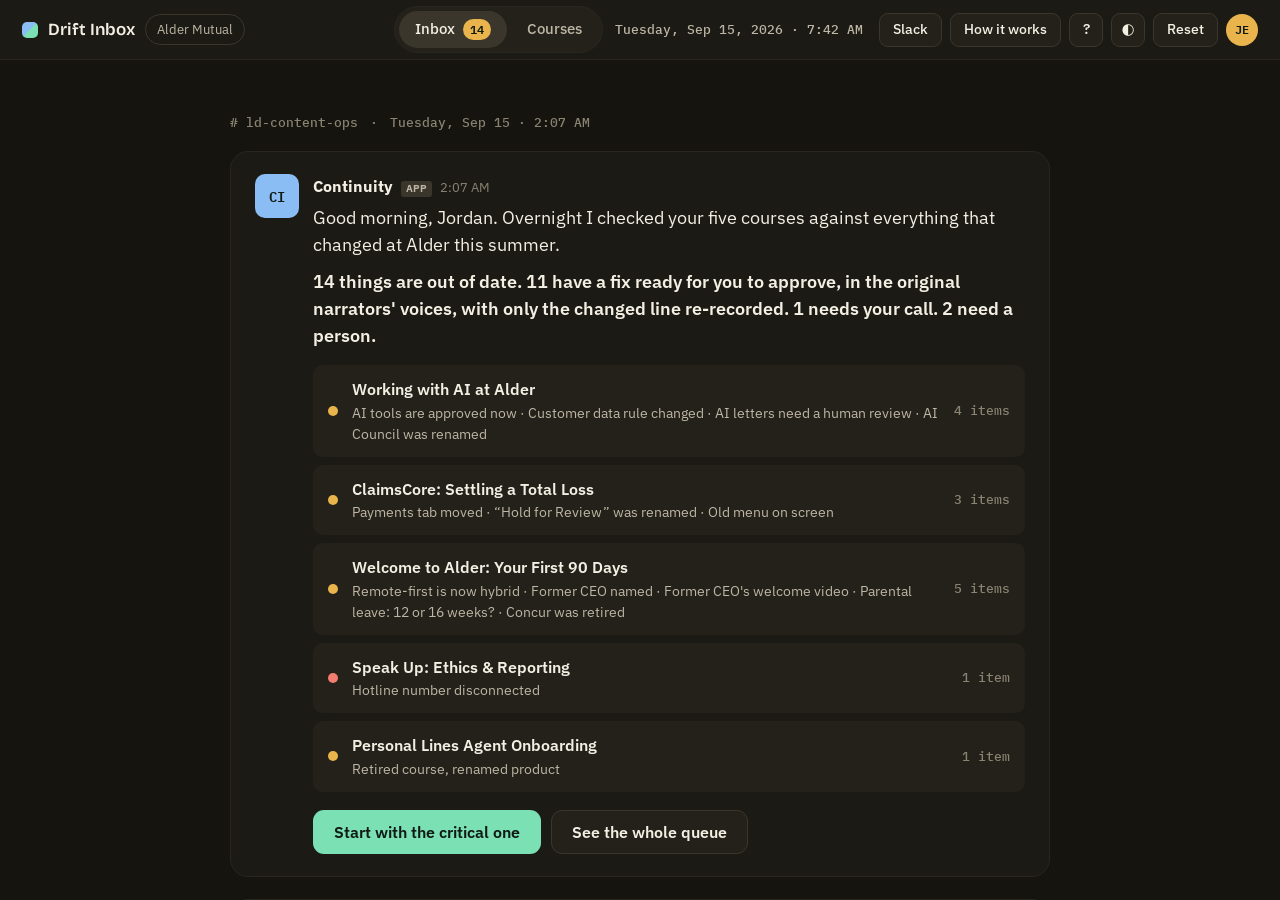
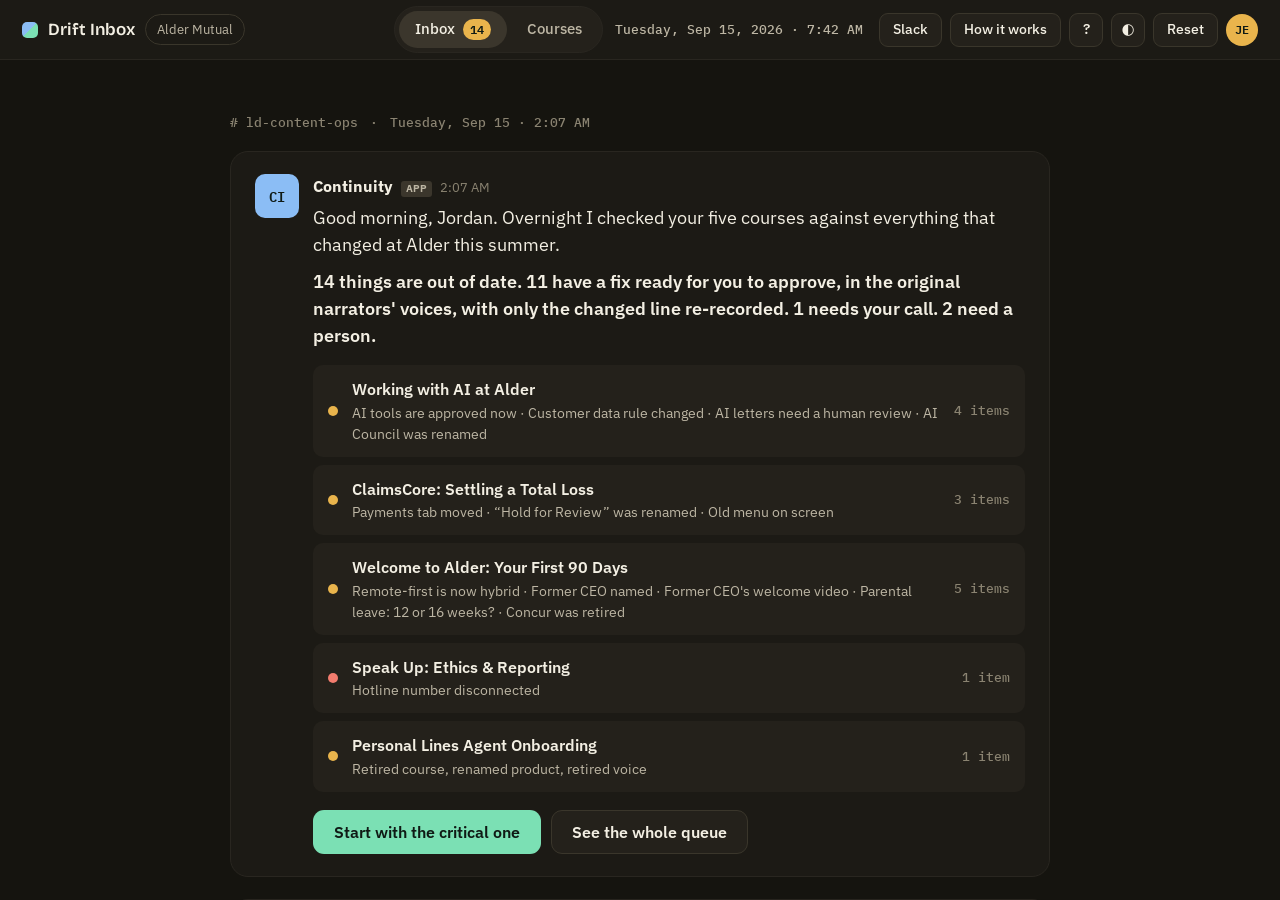
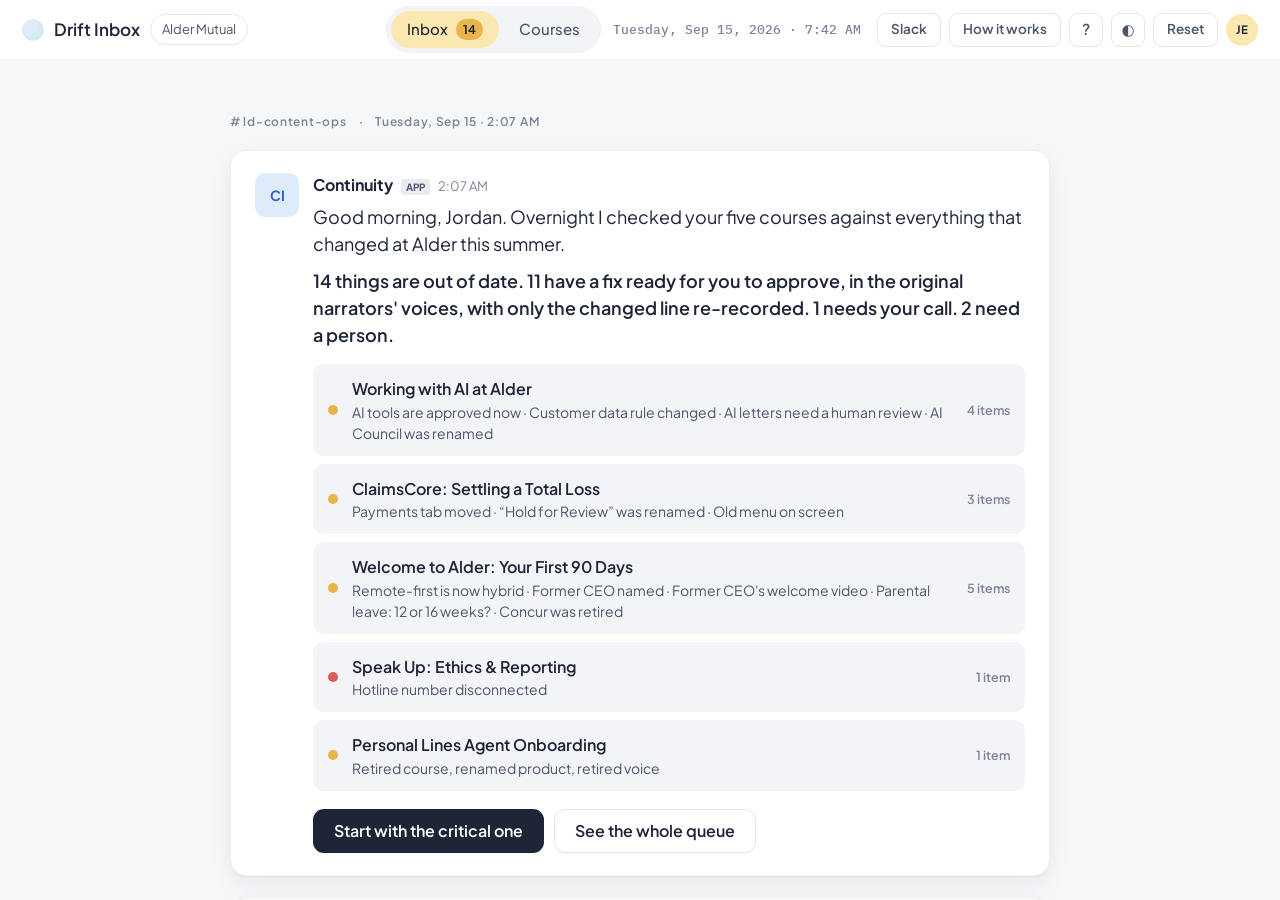
